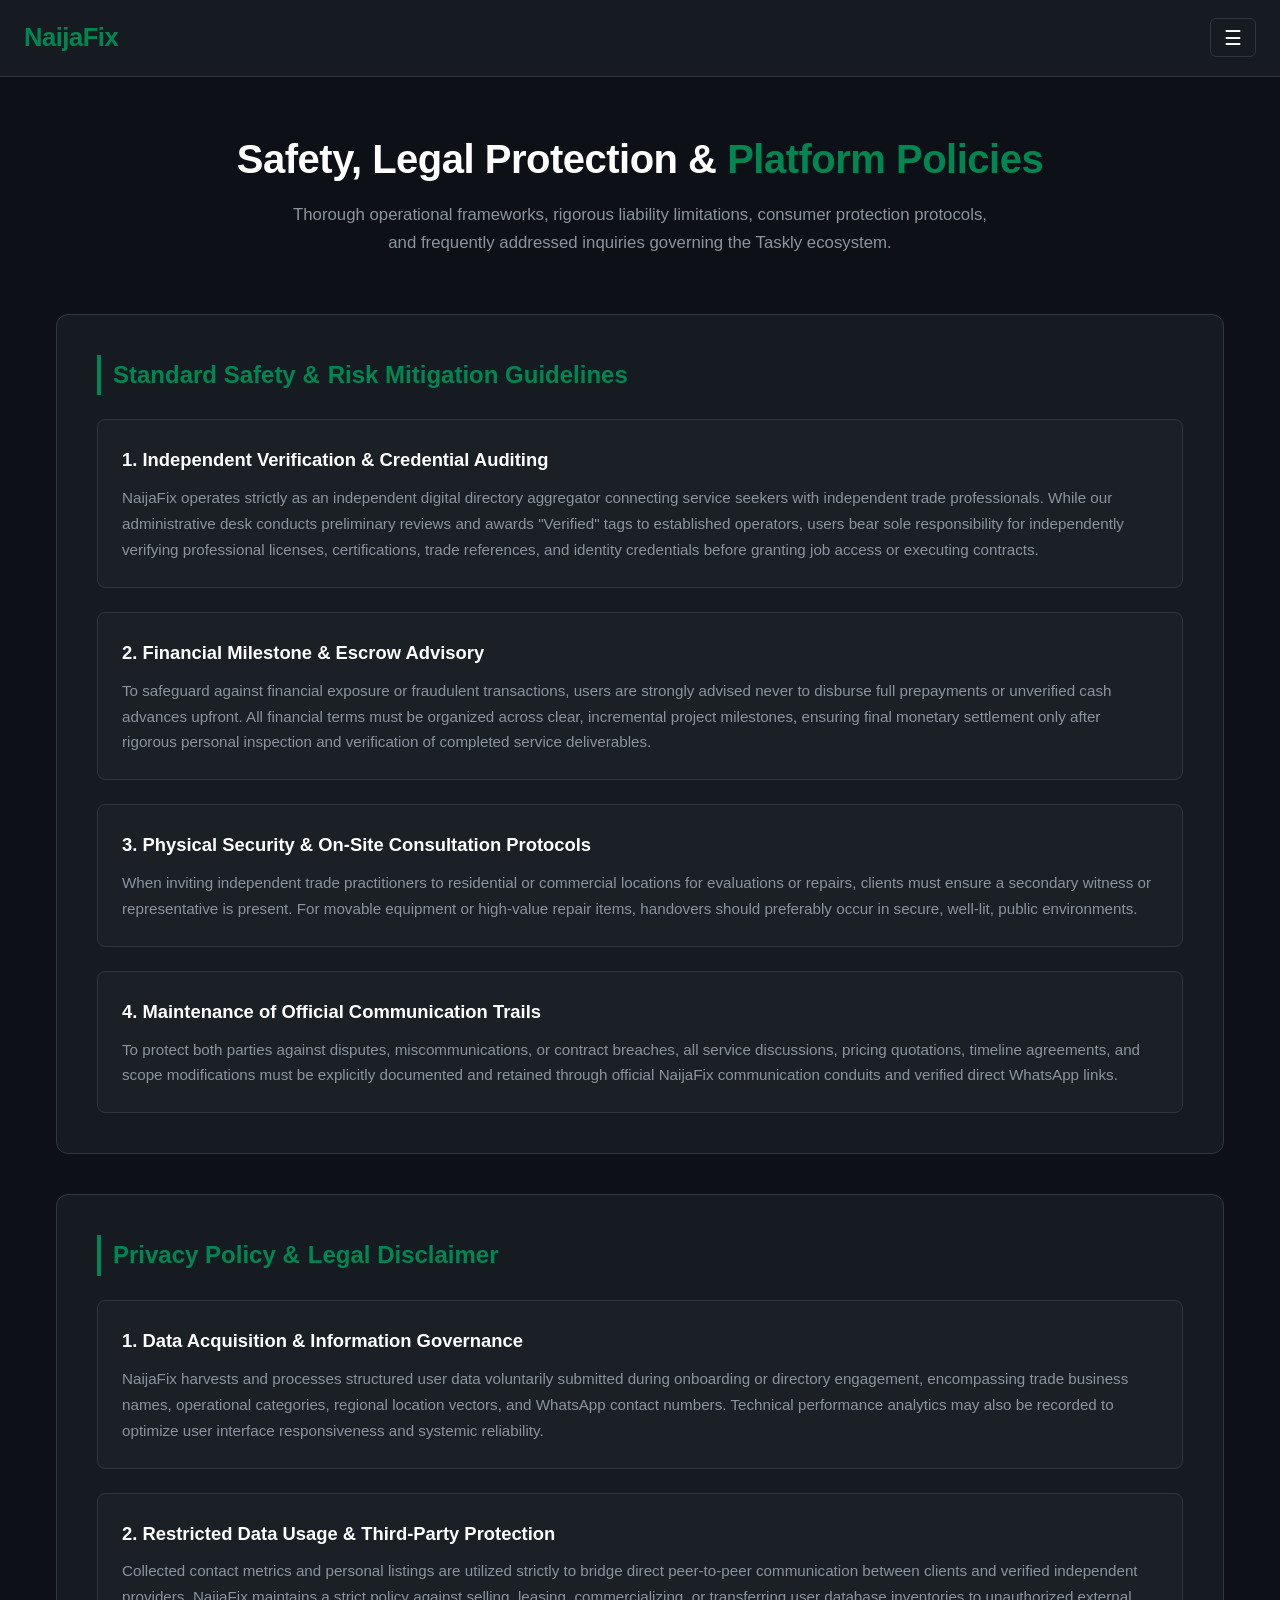
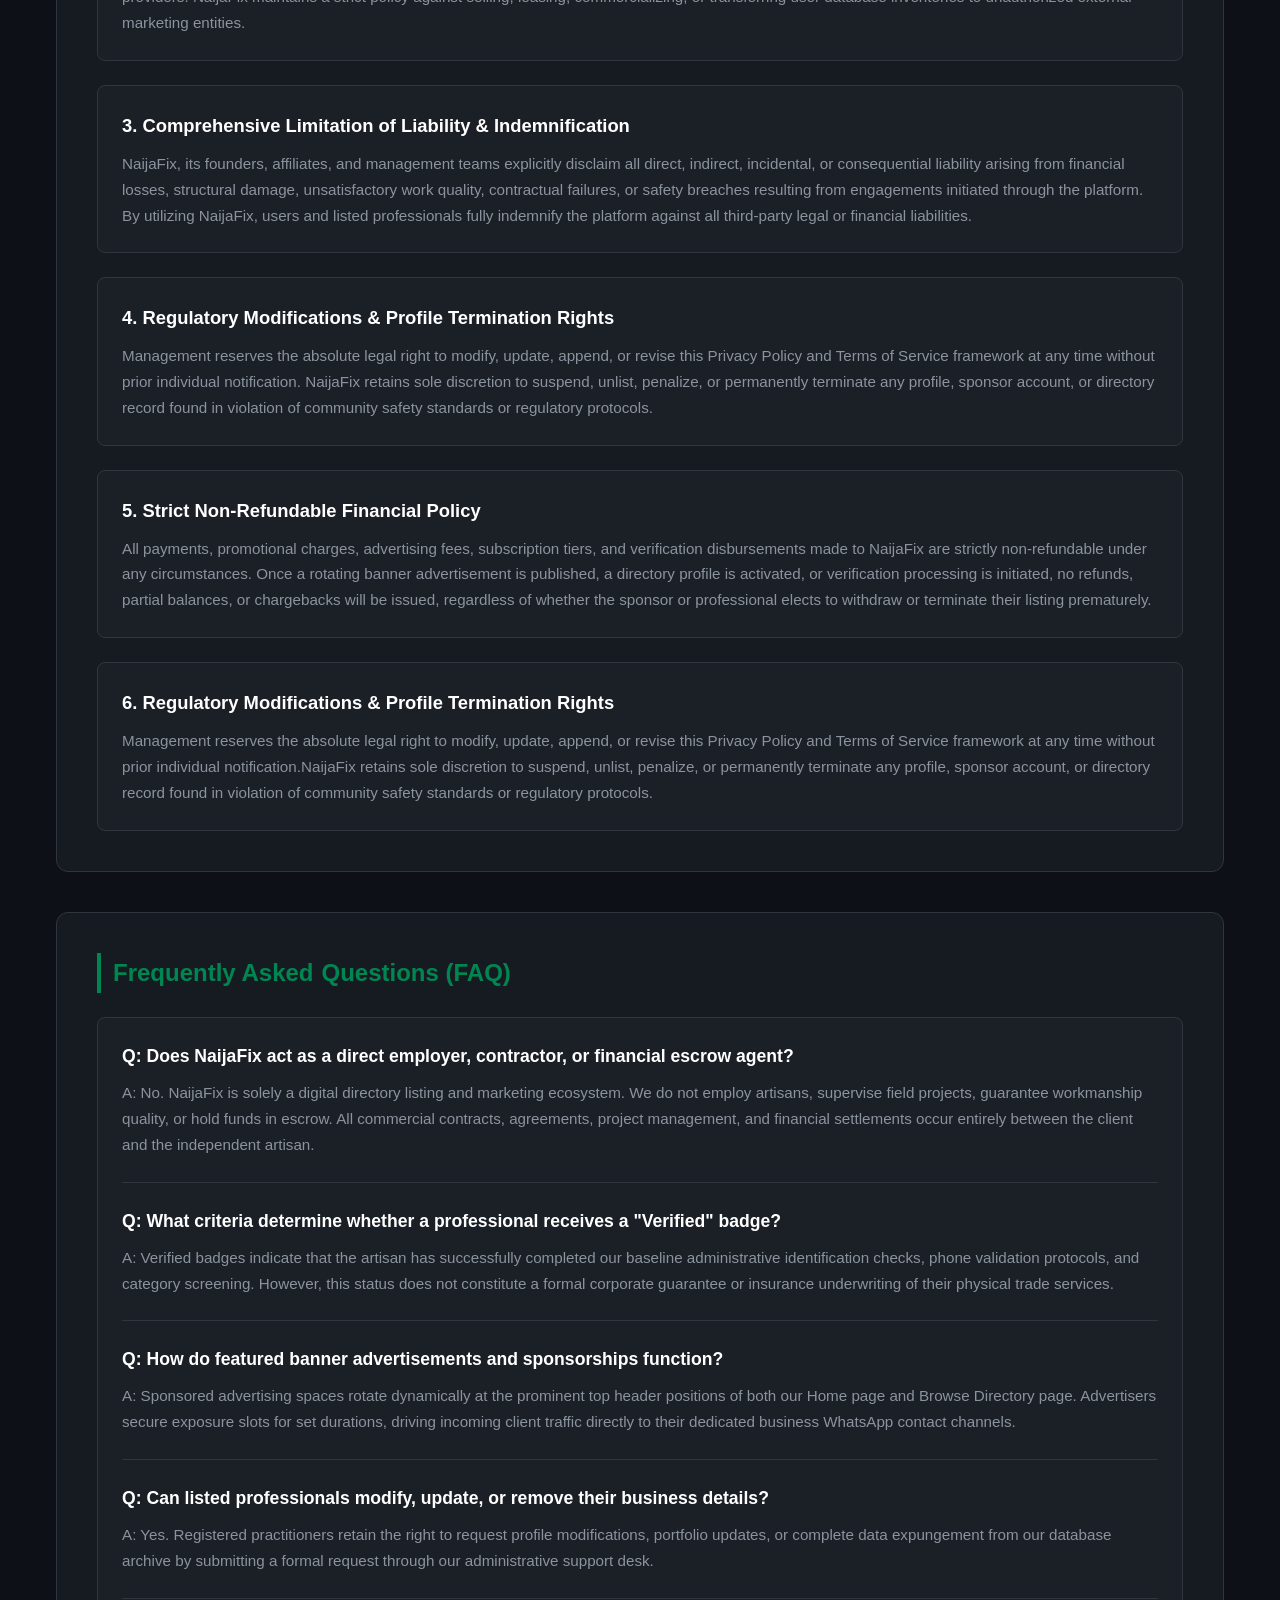
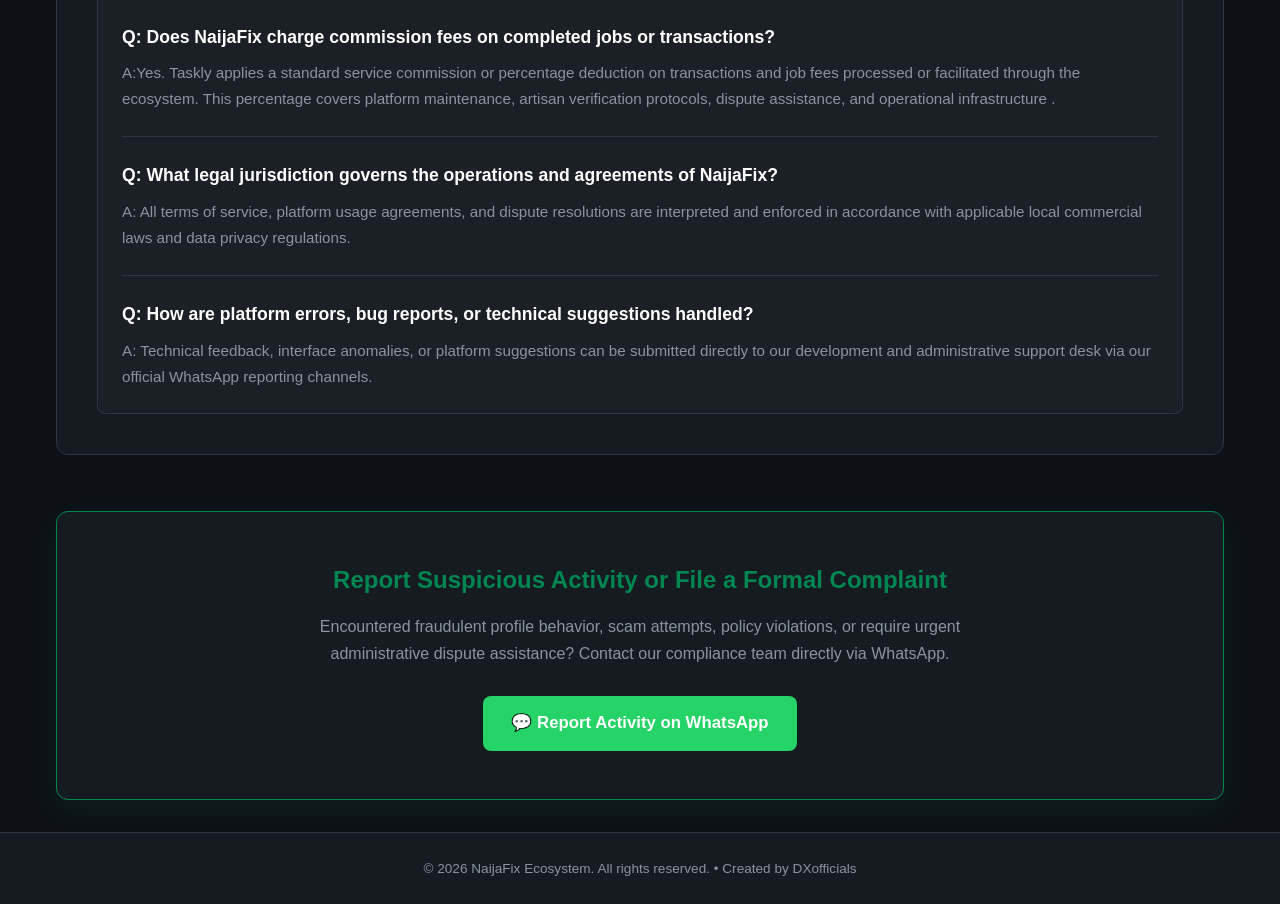
==== safety.html @ 7ae09ba7 "Add files via upload" ====
<!DOCTYPE html>
<html lang="en">
<head>
  <meta charset="UTF-8">
  <meta name="viewport" content="width=device-width, initial-scale=1.0">
  <title>NaijaFix - Safety, Privacy Policy & FAQ</title>
  <link rel="stylesheet" href="style.css">
</head>
<body>

  <header>
    <a href="index.html" class="logo">NaijaFix</a>
    <button class="hamburger-btn" id="hamburgerBtn" aria-label="Open Navigation">☰</button>
  </header>

  <div class="nav-drawer" id="navDrawer">
    <button class="close-btn" id="closeBtn" aria-label="Close Navigation">&times;</button>
    <a href="index.html">Home</a>
    <a href="search.html">Browse Directory</a>
    <a href="register.html">Register Professional</a>
    <a href="advertise.html">Advertise / Sponsor</a>
    <a href="safety.html">Safety, Policy & FAQ</a>
  </div>

  <main>
    <section class="hero">
      <h1>Safety, Legal Protection & <span>Platform Policies</span></h1>
      <p>Thorough operational frameworks, rigorous liability limitations, consumer protection protocols, and frequently addressed inquiries governing the Taskly ecosystem.</p>
    </section>

    <div class="legal-container">

      <section class="legal-section">
        <h2>Standard Safety & <span>Risk Mitigation Guidelines</span></h2>
        <div class="legal-card-grid">
          <div class="legal-card">
            <h3>1. Independent Verification & Credential Auditing</h3>
            <p>NaijaFix operates strictly as an independent digital directory aggregator connecting service seekers with independent trade professionals. While our administrative desk conducts preliminary reviews and awards "Verified" tags to established operators, users bear sole responsibility for independently verifying professional licenses, certifications, trade references, and identity credentials before granting job access or executing contracts.</p>
          </div>
          <div class="legal-card">
            <h3>2. Financial Milestone & Escrow Advisory</h3>
            <p>To safeguard against financial exposure or fraudulent transactions, users are strongly advised never to disburse full prepayments or unverified cash advances upfront. All financial terms must be organized across clear, incremental project milestones, ensuring final monetary settlement only after rigorous personal inspection and verification of completed service deliverables.</p>
          </div>
          <div class="legal-card">
            <h3>3. Physical Security & On-Site Consultation Protocols</h3>
            <p>When inviting independent trade practitioners to residential or commercial locations for evaluations or repairs, clients must ensure a secondary witness or representative is present. For movable equipment or high-value repair items, handovers should preferably occur in secure, well-lit, public environments.</p>
          </div>
          <div class="legal-card">
            <h3>4. Maintenance of Official Communication Trails</h3>
            <p>To protect both parties against disputes, miscommunications, or contract breaches, all service discussions, pricing quotations, timeline agreements, and scope modifications must be explicitly documented and retained through official NaijaFix communication conduits and verified direct WhatsApp links.</p>
          </div>
        </div>
      </section>

      <section class="legal-section">
        <h2>Privacy Policy & <span>Legal Disclaimer</span></h2>
        <div class="legal-card-grid">
          <div class="legal-card">
            <h3>1. Data Acquisition & Information Governance</h3>
            <p>NaijaFix harvests and processes structured user data voluntarily submitted during onboarding or directory engagement, encompassing trade business names, operational categories, regional location vectors, and WhatsApp contact numbers. Technical performance analytics may also be recorded to optimize user interface responsiveness and systemic reliability.</p>
          </div>
          <div class="legal-card">
            <h3>2. Restricted Data Usage & Third-Party Protection</h3>
            <p>Collected contact metrics and personal listings are utilized strictly to bridge direct peer-to-peer communication between clients and verified independent providers. NaijaFix maintains a strict policy against selling, leasing, commercializing, or transferring user database inventories to unauthorized external marketing entities.</p>
          </div>
          <div class="legal-card">
            <h3>3. Comprehensive Limitation of Liability & Indemnification</h3>
            <p>NaijaFix, its founders, affiliates, and management teams explicitly disclaim all direct, indirect, incidental, or consequential liability arising from financial losses, structural damage, unsatisfactory work quality, contractual failures, or safety breaches resulting from engagements initiated through the platform. By utilizing NaijaFix, users and listed professionals fully indemnify the platform against all third-party legal or financial liabilities.</p>
          </div>
          <div class="legal-card">
            <h3>4. Regulatory Modifications & Profile Termination Rights</h3>
            <p>Management reserves the absolute legal right to modify, update, append, or revise this Privacy Policy and Terms of Service framework at any time without prior individual notification. NaijaFix retains sole discretion to suspend, unlist, penalize, or permanently terminate any profile, sponsor account, or directory record found in violation of community safety standards or regulatory protocols.</p>
          </div>
          <div class="legal-card">
            <h3>5. Strict Non-Refundable Financial Policy</h3>
            <p>All payments, promotional charges, advertising fees, subscription tiers, and verification disbursements made to NaijaFix are strictly non-refundable under any circumstances. Once a rotating banner advertisement is published, a directory profile is activated, or verification processing is initiated, no refunds, partial balances, or chargebacks will be issued, regardless of whether the sponsor or professional elects to withdraw or terminate their listing prematurely.</p>
          </div>
          <div class="legal-card">
            <h3>6. Regulatory Modifications & Profile Termination Rights</h3>
            <p>Management reserves the absolute legal right to modify, update, append, or revise this Privacy Policy and Terms of Service framework at any time without prior individual notification.NaijaFix retains sole discretion to suspend, unlist, penalize, or permanently terminate any profile, sponsor account, or directory record found in violation of community safety standards or regulatory protocols.</p>
      </section>

      <section class="legal-section">
        <h2>Frequently Asked <span>Questions (FAQ)</span></h2>
        <div class="legal-card-grid">
          <div class="legal-card">
            
            <div class="faq-item">
              <div class="faq-question">Q: Does NaijaFix act as a direct employer, contractor, or financial escrow agent?</div>
              <div class="faq-answer">A: No. NaijaFix is solely a digital directory listing and marketing ecosystem. We do not employ artisans, supervise field projects, guarantee workmanship quality, or hold funds in escrow. All commercial contracts, agreements, project management, and financial settlements occur entirely between the client and the independent artisan.</div>
            </div>

            <div class="faq-item">
              <div class="faq-question">Q: What criteria determine whether a professional receives a "Verified" badge?</div>
              <div class="faq-answer">A: Verified badges indicate that the artisan has successfully completed our baseline administrative identification checks, phone validation protocols, and category screening. However, this status does not constitute a formal corporate guarantee or insurance underwriting of their physical trade services.</div>
            </div>

            <div class="faq-item">
              <div class="faq-question">Q: How do featured banner advertisements and sponsorships function?</div>
              <div class="faq-answer">A: Sponsored advertising spaces rotate dynamically at the prominent top header positions of both our Home page and Browse Directory page. Advertisers secure exposure slots for set durations, driving incoming client traffic directly to their dedicated business WhatsApp contact channels.</div>
            </div>

            <div class="faq-item">
              <div class="faq-question">Q: Can listed professionals modify, update, or remove their business details?</div>
              <div class="faq-answer">A: Yes. Registered practitioners retain the right to request profile modifications, portfolio updates, or complete data expungement from our database archive by submitting a formal request through our administrative support desk.</div>
            </div>

            <div class="faq-item">
              <div class="faq-question">Q: Does NaijaFix charge commission fees on completed jobs or transactions?</div>
              <div class="faq-answer">A:Yes. Taskly applies a standard service commission or percentage deduction on transactions and job fees processed or facilitated through the ecosystem. This percentage covers platform maintenance, artisan verification protocols, dispute assistance, and  operational infrastructure .</div>
            </div>

            <div class="faq-item">
              <div class="faq-question">Q: What legal jurisdiction governs the operations and agreements of NaijaFix?</div>
              <div class="faq-answer">A: All terms of service, platform usage agreements, and dispute resolutions are interpreted and enforced in accordance with applicable local commercial laws and data privacy regulations.</div>
            </div>

            <div class="faq-item" style="margin-bottom: 0; padding-bottom: 0;">
              <div class="faq-question">Q: How are platform errors, bug reports, or technical suggestions handled?</div>
              <div class="faq-answer">A: Technical feedback, interface anomalies, or platform suggestions can be submitted directly to our development and administrative support desk via our official WhatsApp reporting channels.</div>
            </div>

          </div>
          </div>

        </div>
      </section>
        </div>
      </section>

    </div>

    <section class="support-section">
      <div class="support-card">
        <h3>Report Suspicious Activity or File a Formal Complaint</h3>
        <p>Encountered fraudulent profile behavior, scam attempts, policy violations, or require urgent administrative dispute assistance? Contact our compliance team directly via WhatsApp.</p>
        <a href="https://wa.me/2349135580184?text=Hello%20NaijaFix%20Compliance%20Team,%20I%20wish%20to%20report%20an%20activity%20or%20file%20an%20official%20inquiry." class="whatsapp-btn-support" target="_blank">
          💬 Report Activity on WhatsApp
        </a>
      </div>
    </section>

  </main>

  <footer>
    <p>&copy; 2026 NaijaFix Ecosystem. All rights reserved. • Created by DXofficials</p>
  </footer>

  <script src="app.js"></script>
</body>
</html>
---- style.css ----
/* ==========================================
   TASKLY ECOSYSTEM STYLESHEET (NIGERIA GREEN & WHITE)
   ========================================== */

:root {
  --bg-main: #0d1117;
  --bg-card: #161b22;
  --green-primary: #008751; /* Official Nigerian Flag Green */
  --green-hover: #006b40;
  --text-main: #ffffff;
  --text-muted: #8b949e;
  --border-color: #30363d;
  --whatsapp-green: #25d366;
  --whatsapp-hover: #20ba5a;
}

* {
  margin: 0;
  padding: 0;
  box-sizing: border-box;
  font-family: -apple-system, BlinkMacSystemFont, "Segoe UI", Roboto, Helvetica, Arial, sans-serif;
}

body {
  background-color: var(--bg-main);
  color: var(--text-main);
  line-height: 1.7;
  min-height: 100vh;
  display: flex;
  flex-direction: column;
}

/* Header & Universal Navigation */
header {
  display: flex;
  justify-content: space-between;
  align-items: center;
  padding: 1rem 1.5rem;
  background: var(--bg-card);
  border-bottom: 1px solid var(--border-color);
  position: sticky;
  top: 0;
  z-index: 100;
}

.logo {
  font-size: 1.6rem;
  font-weight: 800;
  color: var(--green-primary);
  text-decoration: none;
  letter-spacing: -0.5px;
}

.hamburger-btn {
  background: none;
  border: 1px solid var(--border-color);
  color: var(--text-main);
  font-size: 1.25rem;
  padding: 0.4rem 0.8rem;
  border-radius: 6px;
  cursor: pointer;
}

.nav-drawer {
  position: fixed;
  top: 0;
  right: -100%;
  width: 280px;
  height: 100%;
  background: var(--bg-card);
  border-left: 1px solid var(--border-color);
  z-index: 1000;
  display: flex;
  flex-direction: column;
  padding: 2rem 1.5rem;
  transition: right 0.3s ease-in-out;
}

.nav-drawer.open {
  right: 0;
}

.close-btn {
  align-self: flex-end;
  background: none;
  border: none;
  color: var(--text-main);
  font-size: 2rem;
  cursor: pointer;
  margin-bottom: 2rem;
}

.nav-drawer a {
  color: var(--text-main);
  text-decoration: none;
  font-size: 1.1rem;
  padding: 0.75rem 0;
  border-bottom: 1px solid var(--border-color);
  transition: color 0.2s;
}

.nav-drawer a:hover {
  color: var(--green-primary);
}

/* Main Layout & Hero Sections */
main {
  flex: 1;
  max-width: 1200px;
  width: 100%;
  margin: 0 auto;
  padding: 2rem 1rem;
}

.hero {
  text-align: center;
  padding: 1rem 0 2rem 0;
}

.hero h1 {
  font-size: 2.5rem;
  font-weight: 800;
  margin-bottom: 0.5rem;
  letter-spacing: -0.5px;
}

.hero h1 span {
  color: var(--green-primary);
}

.hero p {
  color: var(--text-muted);
  font-size: 1.05rem;
  max-width: 700px;
  margin: 0 auto 1.5rem auto;
}

/* Rotating Sponsor Banner */
.banner-slider {
  width: 100%;
  height: 340px;
  background: #000;
  border: 2px solid var(--green-primary);
  border-radius: 14px;
  position: relative;
  overflow: hidden;
  margin-bottom: 2.5rem;
  box-shadow: 0 10px 30px rgba(0, 135, 81, 0.15);
}

.banner-slide {
  position: absolute;
  top: 0;
  left: 0;
  width: 100%;
  height: 100%;
  opacity: 0;
  transition: opacity 0.8s ease-in-out;
}

.banner-slide.active {
  opacity: 1;
}

.banner-bg-img {
  width: 100%;
  height: 100%;
  object-fit: cover;
  display: block;
}

.banner-bg-placeholder {
  width: 100%;
  height: 100%;
  background: linear-gradient(135deg, #1a1a1a, #111);
  display: flex;
  align-items: center;
  justify-content: center;
  color: var(--text-muted);
  font-size: 1rem;
}

.banner-content-overlay {
  position: absolute;
  bottom: 0;
  left: 0;
  right: 0;
  background: linear-gradient(to top, rgba(0,0,0,0.95), rgba(0,0,0,0.2));
  padding: 1.5rem;
  display: flex;
  flex-direction: column;
  gap: 0.2rem;
  z-index: 2;
}

.banner-tag {
  color: var(--green-primary);
  font-size: 0.7rem;
  font-weight: 800;
  text-transform: uppercase;
  letter-spacing: 0.5px;
}

.banner-content-overlay h3 {
  color: #fff;
  font-size: 1.25rem;
  font-weight: 700;
}

.banner-content-overlay p {
  color: var(--text-muted);
  font-size: 0.85rem;
  margin-bottom: 1.5rem;
}

.banner-contact-btn {
  position: absolute;
  bottom: 15px;
  right: 15px;
  background-color: var(--whatsapp-green);
  color: #ffffff;
  font-weight: 700;
  padding: 0.45rem 1rem;
  border-radius: 6px;
  font-size: 0.8rem;
  text-decoration: none;
  box-shadow: 0 4px 12px rgba(0, 0, 0, 0.5);
  z-index: 10;
  transition: background-color 0.2s;
}

.banner-contact-btn:hover {
  background-color: var(--whatsapp-hover);
}

/* Search Box & Inputs */
.search-box-container {
  display: flex;
  gap: 0.5rem;
  max-width: 600px;
  margin: 0 auto;
  background: var(--bg-card);
  border: 1px solid var(--border-color);
  padding: 0.4rem;
  border-radius: 8px;
}

.search-box-container input {
  flex: 1;
  background: transparent;
  border: none;
  color: var(--text-main);
  padding: 0.6rem 0.8rem;
  font-size: 0.95rem;
  outline: none;
}

.btn-gold {
  background-color: var(--green-primary);
  color: #ffffff;
  font-weight: 700;
  border: none;
  padding: 0.6rem 1.25rem;
  border-radius: 6px;
  cursor: pointer;
  transition: background 0.2s;
  width: 100%;
}

.btn-gold:hover {
  background-color: var(--green-hover);
}

/* Category Filter Chips */
.category-scroll {
  display: flex;
  gap: 0.75rem;
  overflow-x: auto;
  padding: 0.5rem 0 1.5rem 0;
  scrollbar-width: none;
}

.category-scroll::-webkit-scrollbar {
  display: none;
}

.category-chip {
  background-color: var(--bg-card);
  border: 1px solid var(--border-color);
  color: var(--text-main);
  padding: 0.5rem 1rem;
  border-radius: 20px;
  font-size: 0.9rem;
  white-space: nowrap;
  cursor: pointer;
  transition: all 0.2s;
}

.category-chip.active, .category-chip:hover {
  background-color: var(--green-primary);
  color: #ffffff;
  border-color: var(--green-primary);
  font-weight: 600;
}

/* Sections & Cards */
.section {
  margin-top: 2.5rem;
}

.section-title {
  font-size: 1.5rem;
  font-weight: 700;
  margin-bottom: 1.25rem;
  display: flex;
  align-items: center;
  gap: 0.5rem;
  border-left: 4px solid var(--green-primary);
  padding-left: 0.75rem;
}

.section-title span {
  color: var(--green-primary);
}

.artisan-grid {
  display: grid;
  grid-template-columns: repeat(auto-fill, minmax(280px, 1fr));
  gap: 1.5rem;
}

.artisan-card {
  background-color: var(--bg-card);
  border: 1px solid var(--border-color);
  border-radius: 10px;
  overflow: hidden;
  display: flex;
  flex-direction: column;
  width: 100%;
  transition: border-color 0.2s;
}

.artisan-card:hover {
  border-color: var(--green-primary);
}

.artisan-img-wrapper {
  position: relative;
  width: 100%;
  height: 220px;
}

.artisan-img-wrapper img {
  width: 100% !important;
  height: 100% !important;
  object-fit: cover !important;
  display: block !important;
}

.img-placeholder {
  width: 100%;
  height: 100%;
  background-color: #1a1a1a;
  display: flex;
  align-items: center;
  justify-content: center;
  color: var(--text-muted);
  font-size: 0.9rem;
  font-weight: 600;
  border-bottom: 1px solid var(--border-color);
}

.verified-badge {
  position: absolute;
  top: 10px;
  right: 10px;
  background-color: var(--green-primary);
  color: #ffffff;
  font-size: 0.7rem;
  font-weight: 800;
  padding: 0.2rem 0.5rem;
  border-radius: 4px;
  text-transform: uppercase;
  letter-spacing: 0.5px;
}

.artisan-info {
  padding: 1.25rem;
  display: flex;
  flex-direction: column;
  flex: 1;
}

.artisan-category {
  color: var(--green-primary);
  font-size: 0.75rem;
  font-weight: 700;
  text-transform: uppercase;
  letter-spacing: 0.5px;
  margin-bottom: 0.25rem;
}

.artisan-name {
  font-size: 1.15rem;
  font-weight: 700;
  margin-bottom: 0.25rem;
  color: var(--text-main);
}

.artisan-location {
  color: var(--text-muted);
  font-size: 0.85rem;
  margin-bottom: 0.75rem;
}

.artisan-desc {
  color: var(--text-muted);
  font-size: 0.9rem;
  margin-bottom: 1.25rem;
  flex: 1;
}

.card-footer-row {
  display: flex;
  justify-content: space-between;
  align-items: center;
  margin-top: auto;
  border-top: 1px solid var(--border-color);
  padding-top: 0.75rem;
}

.artisan-rating {
  color: var(--green-primary);
  font-size: 0.9rem;
  font-weight: 700;
}

.whatsapp-btn-small {
  display: inline-flex;
  align-items: center;
  gap: 0.35rem;
  background-color: var(--whatsapp-green);
  color: #ffffff;
  font-weight: 700;
  text-decoration: none;
  padding: 0.4rem 0.8rem;
  border-radius: 6px;
  font-size: 0.8rem;
  transition: background-color 0.2s;
  width: auto;
}

.whatsapp-btn-small:hover {
  background-color: var(--whatsapp-hover);
}

/* About & Legal Containers */
.about-box {
  background-color: var(--bg-card);
  border: 1px solid var(--border-color);
  border-radius: 12px;
  padding: 2rem;
  margin-top: 3rem;
}

.about-text-lead {
  color: var(--text-muted);
  font-size: 0.95rem;
  margin-bottom: 1.5rem;
  line-height: 1.6;
}

.about-grid {
  display: grid;
  grid-template-columns: repeat(auto-fit, minmax(260px, 1fr));
  gap: 1.5rem;
}

.about-card {
  background: rgba(255, 255, 255, 0.02);
  border: 1px solid var(--border-color);
  border-radius: 8px;
  padding: 1.25rem;
}

.about-card h3 {
  color: var(--green-primary);
  font-size: 1.1rem;
  margin-bottom: 0.5rem;
}

.about-card p {
  color: var(--text-muted);
  font-size: 0.85rem;
  line-height: 1.5;
}

/* Legal / Policy Pages Styles */
.legal-container {
  display: flex;
  flex-direction: column;
  gap: 2.5rem;
}

.legal-section {
  background-color: var(--bg-card);
  border: 1px solid var(--border-color);
  border-radius: 12px;
  padding: 2.5rem;
}

.legal-section h2 {
  font-size: 1.5rem;
  color: var(--green-primary);
  margin-bottom: 1.5rem;
  display: flex;
  align-items: center;
  gap: 0.5rem;
  border-left: 4px solid var(--green-primary);
  padding-left: 0.75rem;
}

.legal-card-grid {
  display: grid;
  grid-template-columns: 1fr;
  gap: 1.5rem;
}

.legal-card {
  background: rgba(255, 255, 255, 0.02);
  border: 1px solid var(--border-color);
  border-radius: 8px;
  padding: 1.5rem;
}

.legal-card h3 {
  color: var(--text-main);
  font-size: 1.15rem;
  margin-bottom: 0.6rem;
}

.legal-card p, .legal-card ul {
  color: var(--text-muted);
  font-size: 0.95rem;
  line-height: 1.7;
}

.legal-card ul {
  list-style-type: disc;
  padding-left: 1.3rem;
  margin-top: 0.5rem;
}

.legal-card li {
  margin-bottom: 0.4rem;
}

/* FAQ Styles */
.faq-item {
  margin-bottom: 1.5rem;
  border-bottom: 1px solid var(--border-color);
  padding-bottom: 1.5rem;
}

.faq-item:last-child {
  border-bottom: none;
  margin-bottom: 0;
  padding-bottom: 0;
}

.faq-question {
  color: var(--text-main);
  font-weight: 700;
  font-size: 1.1rem;
  margin-bottom: 0.5rem;
}

.faq-answer {
  color: var(--text-muted);
  font-size: 0.95rem;
  line-height: 1.7;
}

/* Form Styles */
.form-group {
  margin-bottom: 1.25rem;
}

.form-group label {
  display: block;
  font-size: 0.9rem;
  font-weight: 600;
  color: var(--text-main);
  margin-bottom: 0.5rem;
}

.form-group input,
.form-group select,
.form-group textarea {
  width: 100%;
  background: var(--bg-main);
  border: 1px solid var(--border-color);
  color: var(--text-main);
  padding: 0.75rem;
  border-radius: 8px;
  font-size: 0.95rem;
  outline: none;
  transition: border-color 0.2s;
}

.form-group input:focus,
.form-group select:focus,
.form-group textarea:focus {
  border-color: var(--green-primary);
}

/* Support & WhatsApp Callout Sections */
.support-section {
  margin-top: 3.5rem;
}

.support-card {
  background-color: var(--bg-card);
  border: 1px solid var(--green-primary);
  border-radius: 12px;
  padding: 3rem 2rem;
  text-align: center;
  box-shadow: 0 10px 30px rgba(0, 135, 81, 0.1);
}

.support-card h3 {
  color: var(--green-primary);
  font-size: 1.5rem;
  margin-bottom: 0.75rem;
}

.support-card p {
  color: var(--text-muted);
  font-size: 1rem;
  margin-bottom: 1.75rem;
  max-width: 650px;
  margin-left: auto;
  margin-right: auto;
}

.whatsapp-btn-support {
  display: inline-flex;
  align-items: center;
  gap: 0.6rem;
  background-color: var(--whatsapp-green);
  color: #ffffff;
  font-weight: 700;
  text-decoration: none;
  padding: 0.85rem 1.75rem;
  border-radius: 8px;
  font-size: 1.05rem;
  transition: background-color 0.2s;
}

.whatsapp-btn-support:hover {
  background-color: var(--whatsapp-hover);
}

/* Footer */
footer {
  text-align: center;
  padding: 1.5rem;
  background: var(--bg-card);
  border-top: 1px solid var(--border-color);
  color: var(--text-muted);
  font-size: 0.85rem;
  margin-top: auto;
}
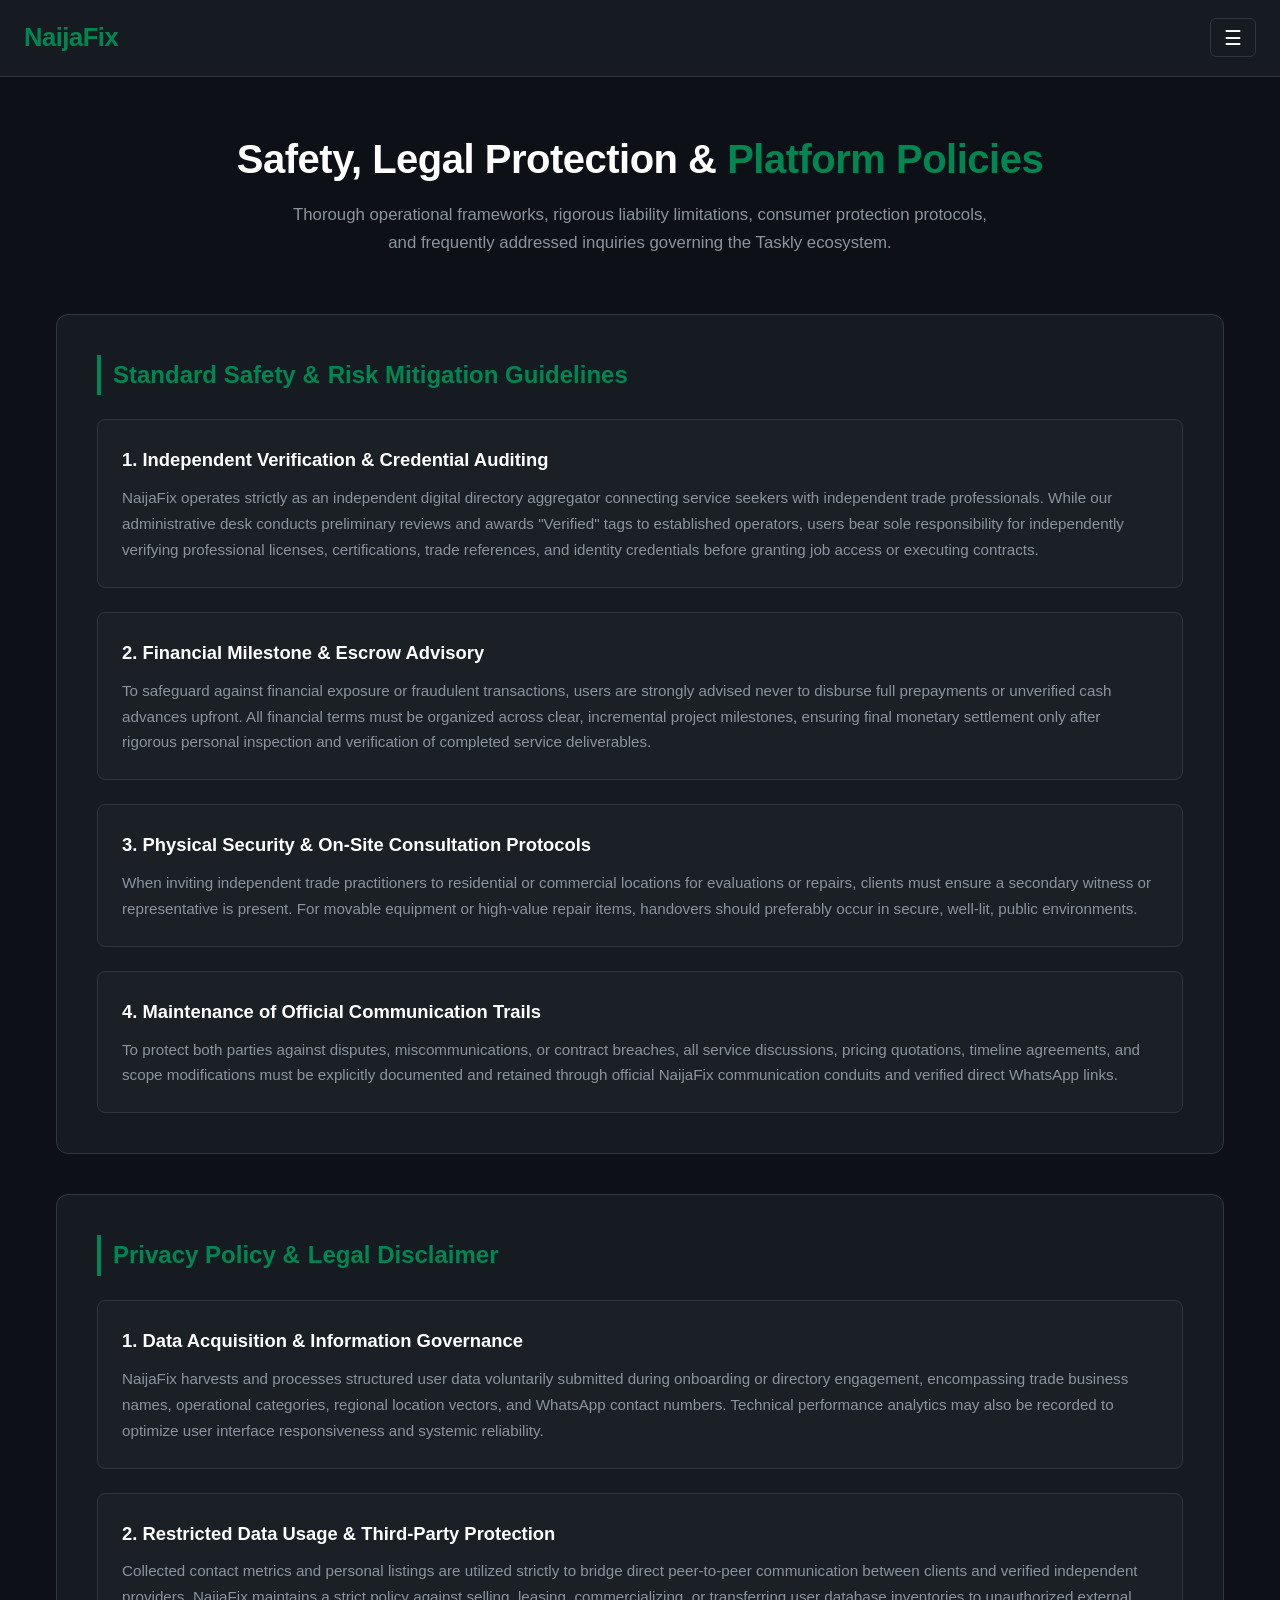
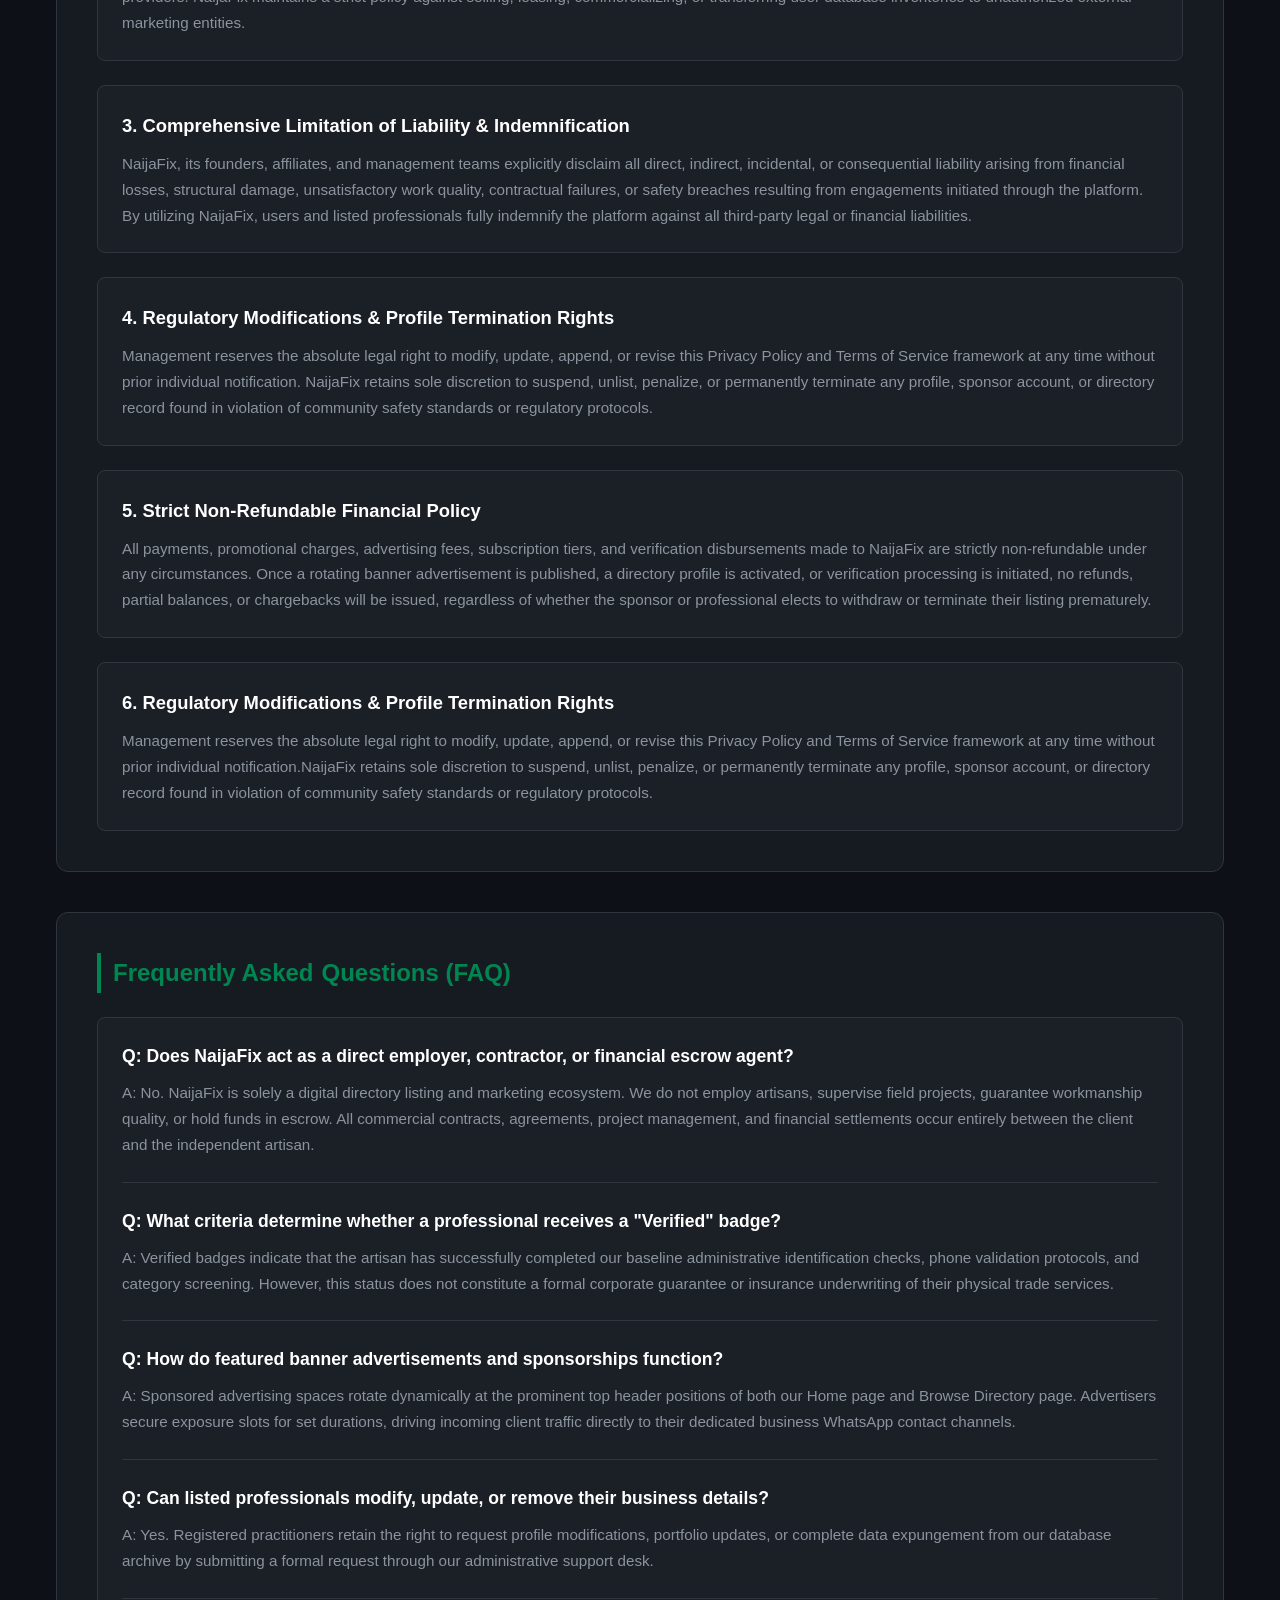
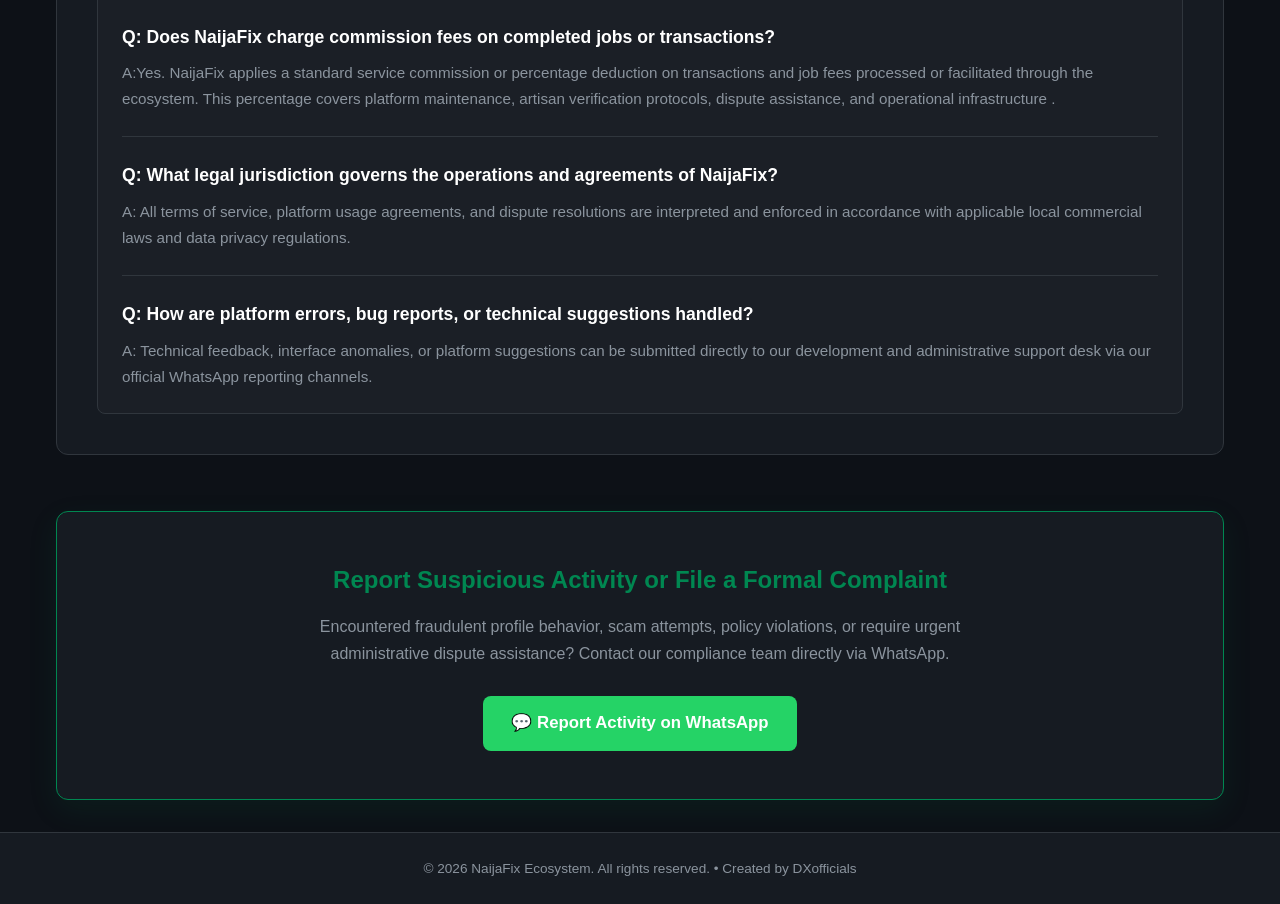
==== commit 1ccccccf: "Update safety.html" ====
--- a/safety.html
+++ b/safety.html
@@ -107,7 +107,7 @@
 
             <div class="faq-item">
               <div class="faq-question">Q: Does NaijaFix charge commission fees on completed jobs or transactions?</div>
-              <div class="faq-answer">A:Yes. Taskly applies a standard service commission or percentage deduction on transactions and job fees processed or facilitated through the ecosystem. This percentage covers platform maintenance, artisan verification protocols, dispute assistance, and  operational infrastructure .</div>
+              <div class="faq-answer">A:Yes. NaijaFix applies a standard service commission or percentage deduction on transactions and job fees processed or facilitated through the ecosystem. This percentage covers platform maintenance, artisan verification protocols, dispute assistance, and  operational infrastructure .</div>
             </div>
 
             <div class="faq-item">
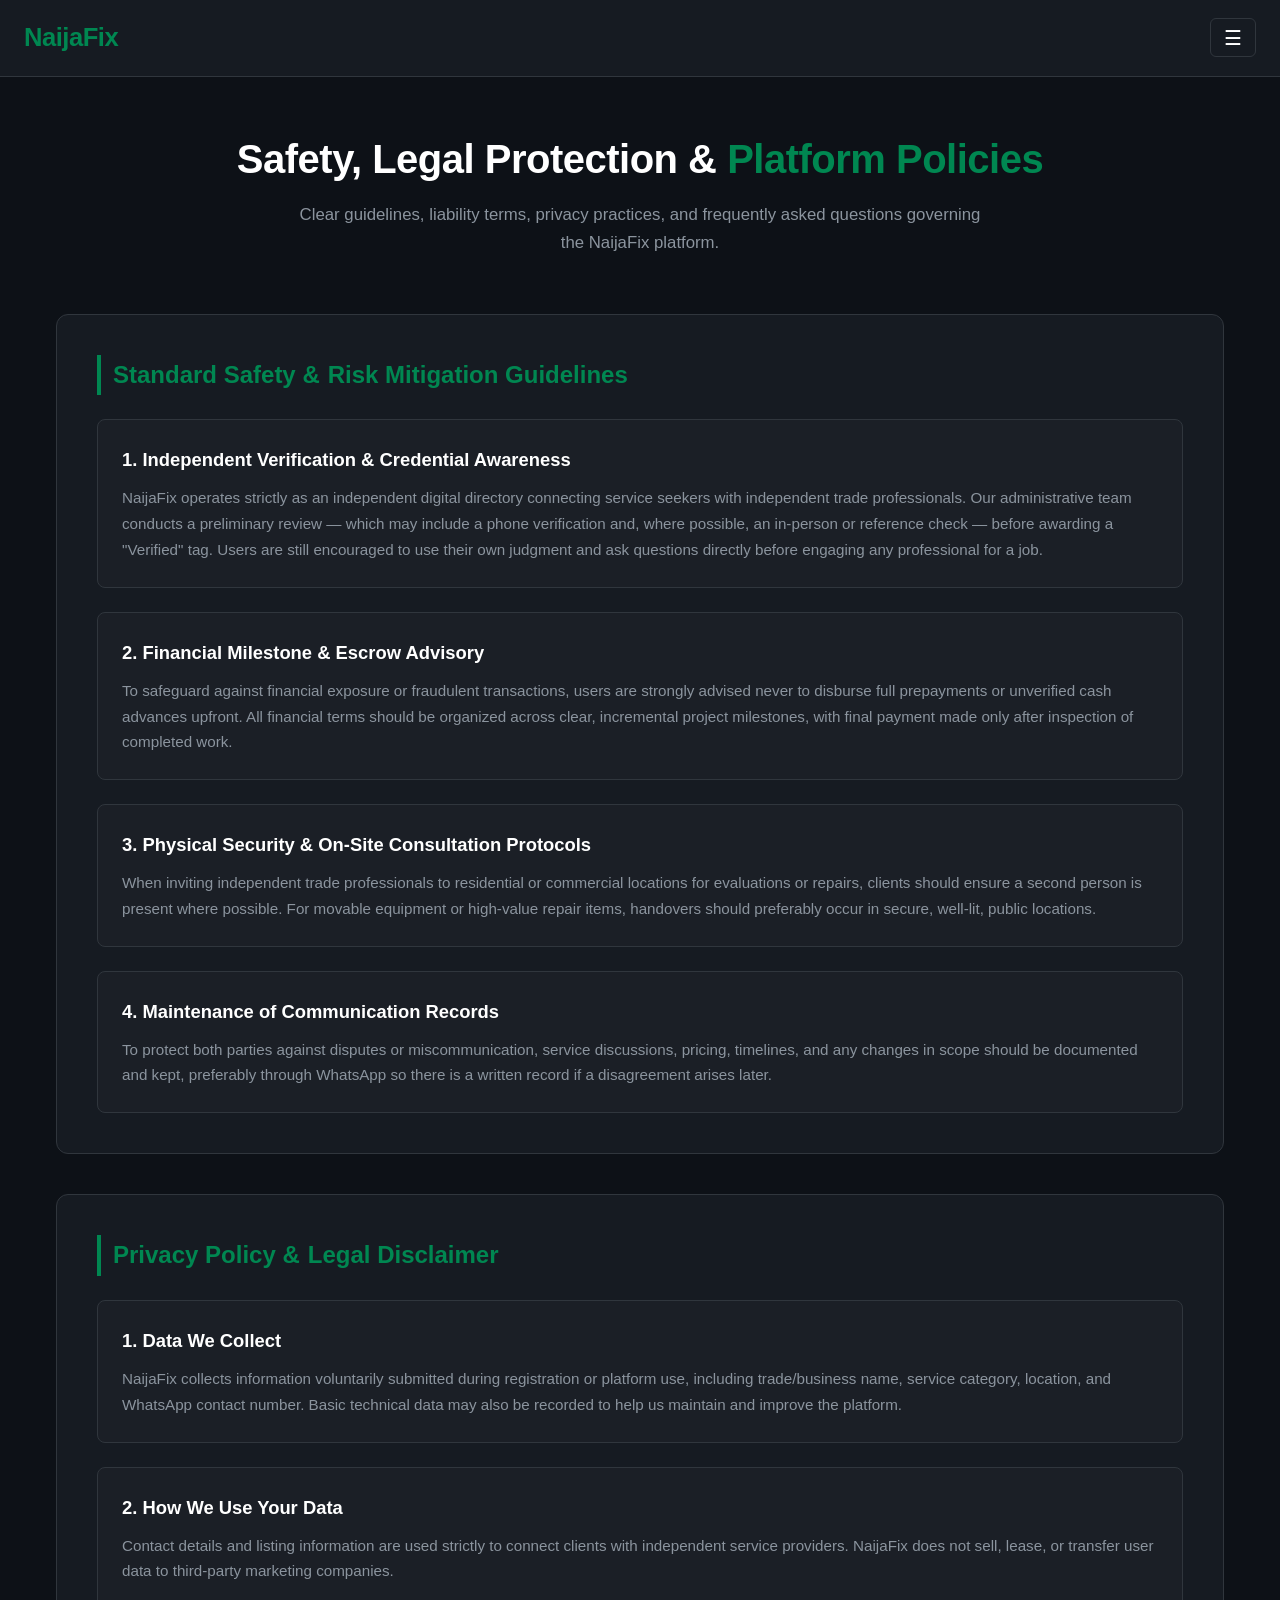
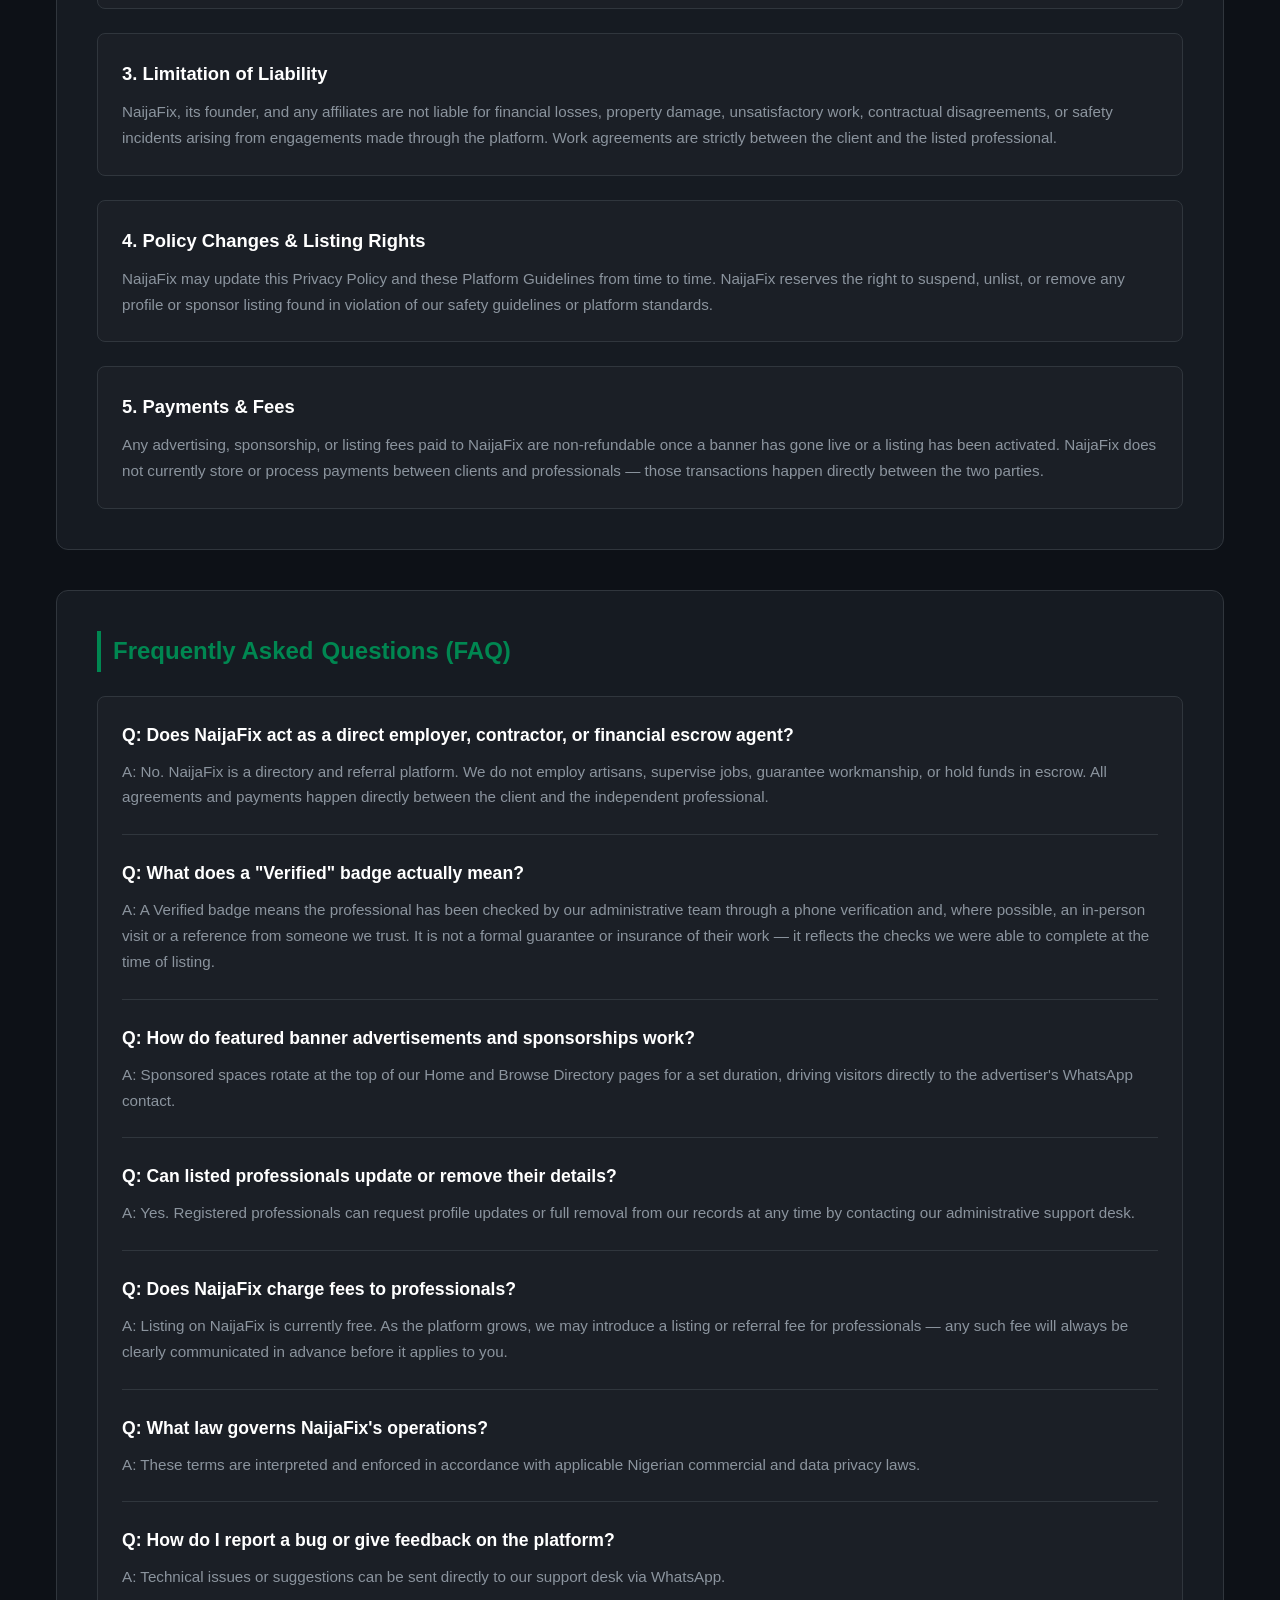
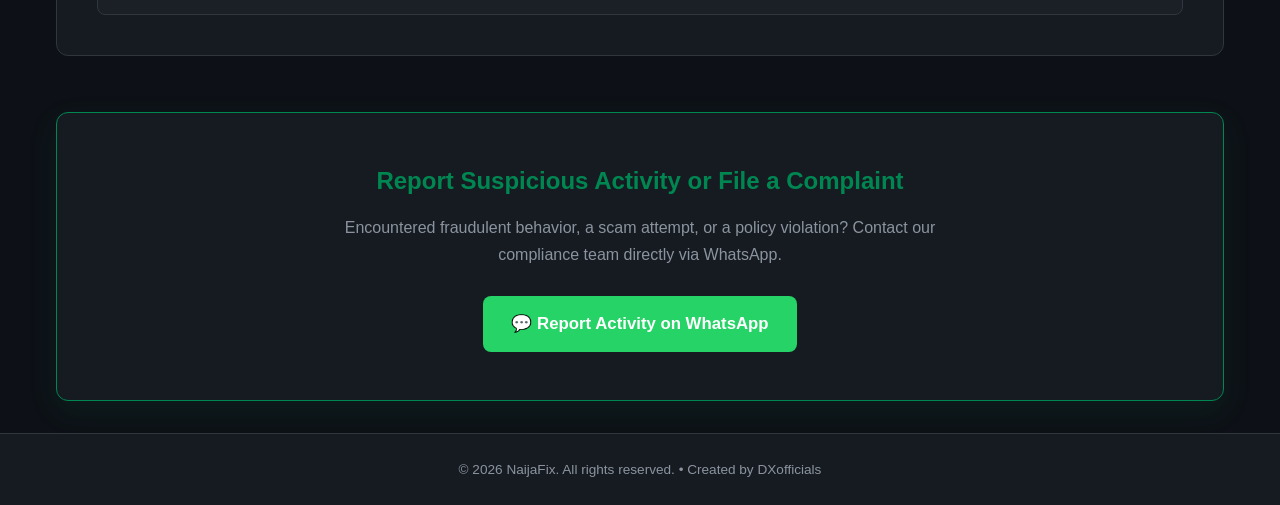
==== commit ab5008a3: "Create safety.html" ====
--- a/safety.html
+++ b/safety.html
@@ -25,7 +25,7 @@
   <main>
     <section class="hero">
       <h1>Safety, Legal Protection & <span>Platform Policies</span></h1>
-      <p>Thorough operational frameworks, rigorous liability limitations, consumer protection protocols, and frequently addressed inquiries governing the Taskly ecosystem.</p>
+      <p>Clear guidelines, liability terms, privacy practices, and frequently asked questions governing the NaijaFix platform.</p>
     </section>
 
     <div class="legal-container">
@@ -34,20 +34,20 @@
         <h2>Standard Safety & <span>Risk Mitigation Guidelines</span></h2>
         <div class="legal-card-grid">
           <div class="legal-card">
-            <h3>1. Independent Verification & Credential Auditing</h3>
-            <p>NaijaFix operates strictly as an independent digital directory aggregator connecting service seekers with independent trade professionals. While our administrative desk conducts preliminary reviews and awards "Verified" tags to established operators, users bear sole responsibility for independently verifying professional licenses, certifications, trade references, and identity credentials before granting job access or executing contracts.</p>
+            <h3>1. Independent Verification & Credential Awareness</h3>
+            <p>NaijaFix operates strictly as an independent digital directory connecting service seekers with independent trade professionals. Our administrative team conducts a preliminary review — which may include a phone verification and, where possible, an in-person or reference check — before awarding a "Verified" tag. Users are still encouraged to use their own judgment and ask questions directly before engaging any professional for a job.</p>
           </div>
           <div class="legal-card">
             <h3>2. Financial Milestone & Escrow Advisory</h3>
-            <p>To safeguard against financial exposure or fraudulent transactions, users are strongly advised never to disburse full prepayments or unverified cash advances upfront. All financial terms must be organized across clear, incremental project milestones, ensuring final monetary settlement only after rigorous personal inspection and verification of completed service deliverables.</p>
+            <p>To safeguard against financial exposure or fraudulent transactions, users are strongly advised never to disburse full prepayments or unverified cash advances upfront. All financial terms should be organized across clear, incremental project milestones, with final payment made only after inspection of completed work.</p>
           </div>
           <div class="legal-card">
             <h3>3. Physical Security & On-Site Consultation Protocols</h3>
-            <p>When inviting independent trade practitioners to residential or commercial locations for evaluations or repairs, clients must ensure a secondary witness or representative is present. For movable equipment or high-value repair items, handovers should preferably occur in secure, well-lit, public environments.</p>
+            <p>When inviting independent trade professionals to residential or commercial locations for evaluations or repairs, clients should ensure a second person is present where possible. For movable equipment or high-value repair items, handovers should preferably occur in secure, well-lit, public locations.</p>
           </div>
           <div class="legal-card">
-            <h3>4. Maintenance of Official Communication Trails</h3>
-            <p>To protect both parties against disputes, miscommunications, or contract breaches, all service discussions, pricing quotations, timeline agreements, and scope modifications must be explicitly documented and retained through official NaijaFix communication conduits and verified direct WhatsApp links.</p>
+            <h3>4. Maintenance of Communication Records</h3>
+            <p>To protect both parties against disputes or miscommunication, service discussions, pricing, timelines, and any changes in scope should be documented and kept, preferably through WhatsApp so there is a written record if a disagreement arises later.</p>
           </div>
         </div>
       </section>
@@ -56,75 +56,69 @@
         <h2>Privacy Policy & <span>Legal Disclaimer</span></h2>
         <div class="legal-card-grid">
           <div class="legal-card">
-            <h3>1. Data Acquisition & Information Governance</h3>
-            <p>NaijaFix harvests and processes structured user data voluntarily submitted during onboarding or directory engagement, encompassing trade business names, operational categories, regional location vectors, and WhatsApp contact numbers. Technical performance analytics may also be recorded to optimize user interface responsiveness and systemic reliability.</p>
+            <h3>1. Data We Collect</h3>
+            <p>NaijaFix collects information voluntarily submitted during registration or platform use, including trade/business name, service category, location, and WhatsApp contact number. Basic technical data may also be recorded to help us maintain and improve the platform.</p>
           </div>
           <div class="legal-card">
-            <h3>2. Restricted Data Usage & Third-Party Protection</h3>
-            <p>Collected contact metrics and personal listings are utilized strictly to bridge direct peer-to-peer communication between clients and verified independent providers. NaijaFix maintains a strict policy against selling, leasing, commercializing, or transferring user database inventories to unauthorized external marketing entities.</p>
+            <h3>2. How We Use Your Data</h3>
+            <p>Contact details and listing information are used strictly to connect clients with independent service providers. NaijaFix does not sell, lease, or transfer user data to third-party marketing companies.</p>
           </div>
           <div class="legal-card">
-            <h3>3. Comprehensive Limitation of Liability & Indemnification</h3>
-            <p>NaijaFix, its founders, affiliates, and management teams explicitly disclaim all direct, indirect, incidental, or consequential liability arising from financial losses, structural damage, unsatisfactory work quality, contractual failures, or safety breaches resulting from engagements initiated through the platform. By utilizing NaijaFix, users and listed professionals fully indemnify the platform against all third-party legal or financial liabilities.</p>
+            <h3>3. Limitation of Liability</h3>
+            <p>NaijaFix, its founder, and any affiliates are not liable for financial losses, property damage, unsatisfactory work, contractual disagreements, or safety incidents arising from engagements made through the platform. Work agreements are strictly between the client and the listed professional.</p>
           </div>
           <div class="legal-card">
-            <h3>4. Regulatory Modifications & Profile Termination Rights</h3>
-            <p>Management reserves the absolute legal right to modify, update, append, or revise this Privacy Policy and Terms of Service framework at any time without prior individual notification. NaijaFix retains sole discretion to suspend, unlist, penalize, or permanently terminate any profile, sponsor account, or directory record found in violation of community safety standards or regulatory protocols.</p>
+            <h3>4. Policy Changes & Listing Rights</h3>
+            <p>NaijaFix may update this Privacy Policy and these Platform Guidelines from time to time. NaijaFix reserves the right to suspend, unlist, or remove any profile or sponsor listing found in violation of our safety guidelines or platform standards.</p>
           </div>
           <div class="legal-card">
-            <h3>5. Strict Non-Refundable Financial Policy</h3>
-            <p>All payments, promotional charges, advertising fees, subscription tiers, and verification disbursements made to NaijaFix are strictly non-refundable under any circumstances. Once a rotating banner advertisement is published, a directory profile is activated, or verification processing is initiated, no refunds, partial balances, or chargebacks will be issued, regardless of whether the sponsor or professional elects to withdraw or terminate their listing prematurely.</p>
+            <h3>5. Payments & Fees</h3>
+            <p>Any advertising, sponsorship, or listing fees paid to NaijaFix are non-refundable once a banner has gone live or a listing has been activated. NaijaFix does not currently store or process payments between clients and professionals — those transactions happen directly between the two parties.</p>
           </div>
-          <div class="legal-card">
-            <h3>6. Regulatory Modifications & Profile Termination Rights</h3>
-            <p>Management reserves the absolute legal right to modify, update, append, or revise this Privacy Policy and Terms of Service framework at any time without prior individual notification.NaijaFix retains sole discretion to suspend, unlist, penalize, or permanently terminate any profile, sponsor account, or directory record found in violation of community safety standards or regulatory protocols.</p>
+        </div>
       </section>
 
       <section class="legal-section">
         <h2>Frequently Asked <span>Questions (FAQ)</span></h2>
         <div class="legal-card-grid">
           <div class="legal-card">
-            
+
             <div class="faq-item">
               <div class="faq-question">Q: Does NaijaFix act as a direct employer, contractor, or financial escrow agent?</div>
-              <div class="faq-answer">A: No. NaijaFix is solely a digital directory listing and marketing ecosystem. We do not employ artisans, supervise field projects, guarantee workmanship quality, or hold funds in escrow. All commercial contracts, agreements, project management, and financial settlements occur entirely between the client and the independent artisan.</div>
+              <div class="faq-answer">A: No. NaijaFix is a directory and referral platform. We do not employ artisans, supervise jobs, guarantee workmanship, or hold funds in escrow. All agreements and payments happen directly between the client and the independent professional.</div>
             </div>
 
             <div class="faq-item">
-              <div class="faq-question">Q: What criteria determine whether a professional receives a "Verified" badge?</div>
-              <div class="faq-answer">A: Verified badges indicate that the artisan has successfully completed our baseline administrative identification checks, phone validation protocols, and category screening. However, this status does not constitute a formal corporate guarantee or insurance underwriting of their physical trade services.</div>
+              <div class="faq-question">Q: What does a "Verified" badge actually mean?</div>
+              <div class="faq-answer">A: A Verified badge means the professional has been checked by our administrative team through a phone verification and, where possible, an in-person visit or a reference from someone we trust. It is not a formal guarantee or insurance of their work — it reflects the checks we were able to complete at the time of listing.</div>
             </div>
 
             <div class="faq-item">
-              <div class="faq-question">Q: How do featured banner advertisements and sponsorships function?</div>
-              <div class="faq-answer">A: Sponsored advertising spaces rotate dynamically at the prominent top header positions of both our Home page and Browse Directory page. Advertisers secure exposure slots for set durations, driving incoming client traffic directly to their dedicated business WhatsApp contact channels.</div>
+              <div class="faq-question">Q: How do featured banner advertisements and sponsorships work?</div>
+              <div class="faq-answer">A: Sponsored spaces rotate at the top of our Home and Browse Directory pages for a set duration, driving visitors directly to the advertiser's WhatsApp contact.</div>
             </div>
 
             <div class="faq-item">
-              <div class="faq-question">Q: Can listed professionals modify, update, or remove their business details?</div>
-              <div class="faq-answer">A: Yes. Registered practitioners retain the right to request profile modifications, portfolio updates, or complete data expungement from our database archive by submitting a formal request through our administrative support desk.</div>
+              <div class="faq-question">Q: Can listed professionals update or remove their details?</div>
+              <div class="faq-answer">A: Yes. Registered professionals can request profile updates or full removal from our records at any time by contacting our administrative support desk.</div>
             </div>
 
             <div class="faq-item">
-              <div class="faq-question">Q: Does NaijaFix charge commission fees on completed jobs or transactions?</div>
-              <div class="faq-answer">A:Yes. NaijaFix applies a standard service commission or percentage deduction on transactions and job fees processed or facilitated through the ecosystem. This percentage covers platform maintenance, artisan verification protocols, dispute assistance, and  operational infrastructure .</div>
+              <div class="faq-question">Q: Does NaijaFix charge fees to professionals?</div>
+              <div class="faq-answer">A: Listing on NaijaFix is currently free. As the platform grows, we may introduce a listing or referral fee for professionals — any such fee will always be clearly communicated in advance before it applies to you.</div>
             </div>
 
             <div class="faq-item">
-              <div class="faq-question">Q: What legal jurisdiction governs the operations and agreements of NaijaFix?</div>
-              <div class="faq-answer">A: All terms of service, platform usage agreements, and dispute resolutions are interpreted and enforced in accordance with applicable local commercial laws and data privacy regulations.</div>
+              <div class="faq-question">Q: What law governs NaijaFix's operations?</div>
+              <div class="faq-answer">A: These terms are interpreted and enforced in accordance with applicable Nigerian commercial and data privacy laws.</div>
             </div>
 
             <div class="faq-item" style="margin-bottom: 0; padding-bottom: 0;">
-              <div class="faq-question">Q: How are platform errors, bug reports, or technical suggestions handled?</div>
-              <div class="faq-answer">A: Technical feedback, interface anomalies, or platform suggestions can be submitted directly to our development and administrative support desk via our official WhatsApp reporting channels.</div>
+              <div class="faq-question">Q: How do I report a bug or give feedback on the platform?</div>
+              <div class="faq-answer">A: Technical issues or suggestions can be sent directly to our support desk via WhatsApp.</div>
             </div>
 
           </div>
-          </div>
-
-        </div>
-      </section>
         </div>
       </section>
 
@@ -132,8 +126,8 @@
 
     <section class="support-section">
       <div class="support-card">
-        <h3>Report Suspicious Activity or File a Formal Complaint</h3>
-        <p>Encountered fraudulent profile behavior, scam attempts, policy violations, or require urgent administrative dispute assistance? Contact our compliance team directly via WhatsApp.</p>
+        <h3>Report Suspicious Activity or File a Complaint</h3>
+        <p>Encountered fraudulent behavior, a scam attempt, or a policy violation? Contact our compliance team directly via WhatsApp.</p>
         <a href="https://wa.me/2349135580184?text=Hello%20NaijaFix%20Compliance%20Team,%20I%20wish%20to%20report%20an%20activity%20or%20file%20an%20official%20inquiry." class="whatsapp-btn-support" target="_blank">
           💬 Report Activity on WhatsApp
         </a>
@@ -143,9 +137,9 @@
   </main>
 
   <footer>
-    <p>&copy; 2026 NaijaFix Ecosystem. All rights reserved. • Created by DXofficials</p>
+    <p>&copy; 2026 NaijaFix. All rights reserved. • Created by DXofficials</p>
   </footer>
 
   <script src="app.js"></script>
 </body>
-</html>
+  </html>
